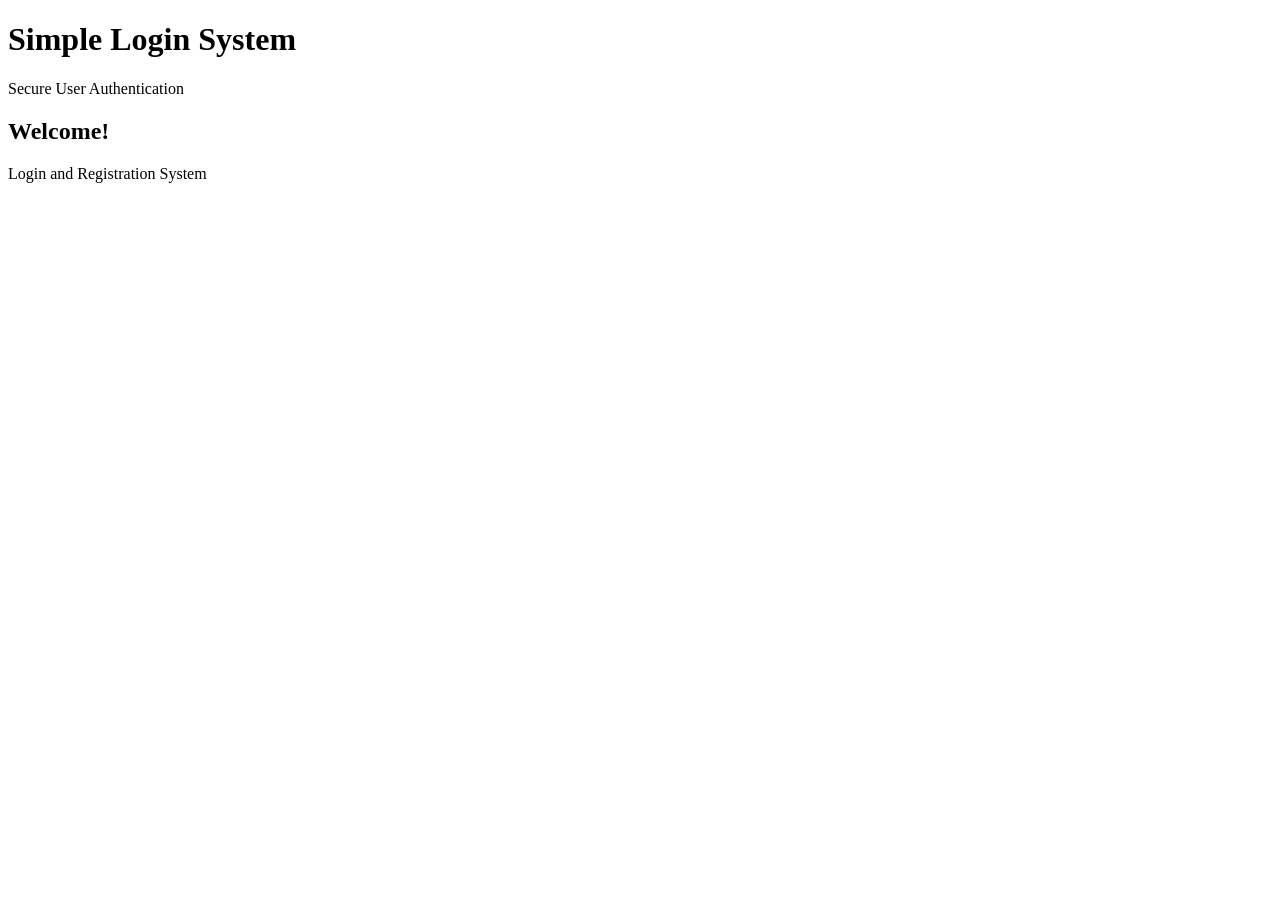
==== index.html @ f118e38b "Add initial HTML structure for login system" ====
<!DOCTYPE html>
<html lang="en">
<head>
    <meta charset="UTF-8">
    <meta name="viewport" content="width=device-width, initial-scale=1.0">
    <title>Simple Login System</title>
</head>
<body>
    <h1>Simple Login System</h1>
    <p>Secure User Authentication</p>
    <h2>Welcome!</h2>
    <p>Login and Registration System</p>
</body>
</html>
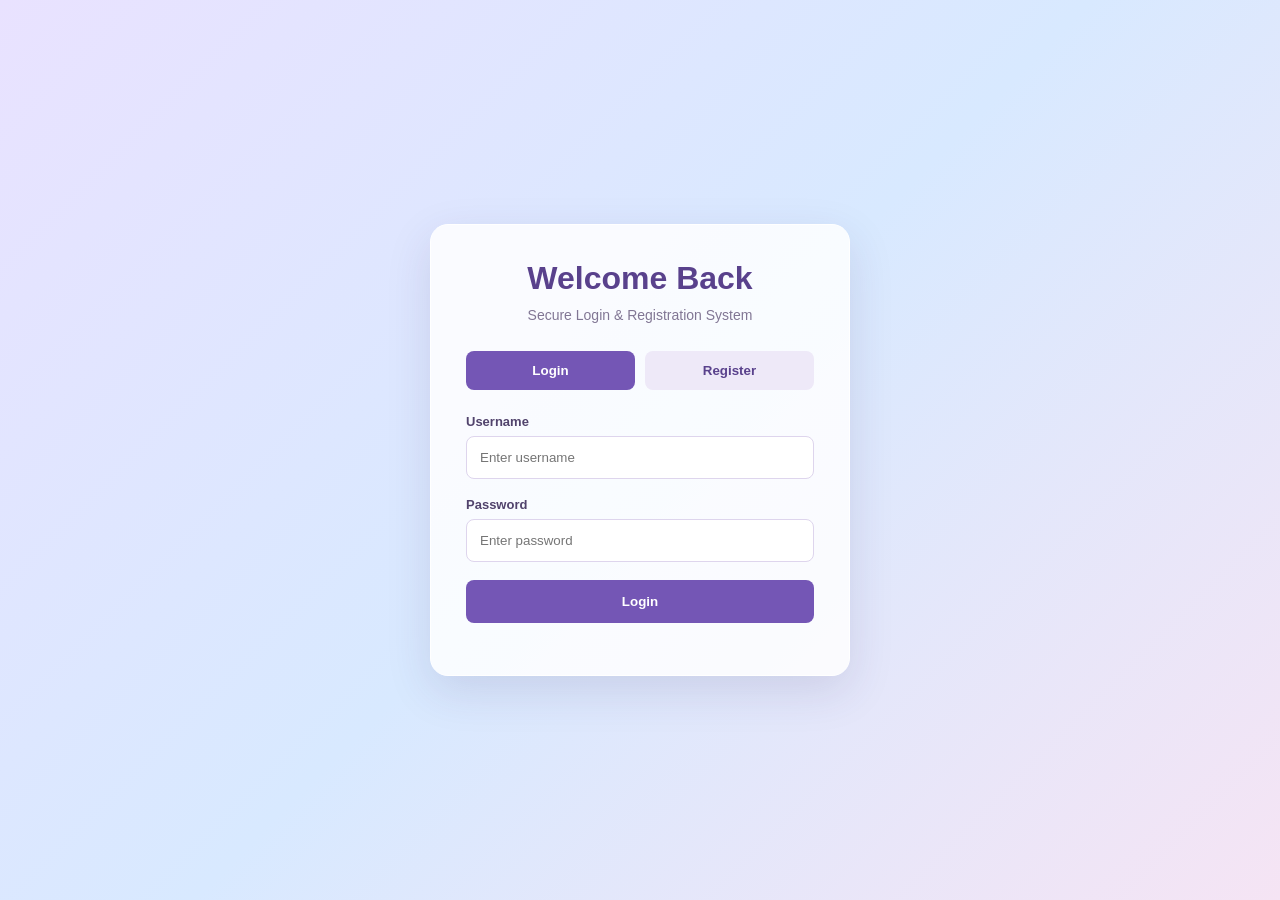
==== commit ce9cb35c: "Enhance login system with user interface elements" ====
--- a/index.html
+++ b/index.html
@@ -5,11 +5,42 @@
     <meta charset="UTF-8">
     <meta name="viewport" content="width=device-width, initial-scale=1.0">
     <title>Simple Login System</title>
+    <link rel="stylesheet" href="style.css">
 </head>
 <body>
-    <h1>Simple Login System</h1>
-    <p>Secure User Authentication</p>
-    <h2>Welcome!</h2>
-    <p>Login and Registration System</p>
+
+<div class="container">
+    <h1>Welcome Back</h1>
+    <p class="subtitle">Secure Login & Registration System</p>
+
+    <div class="tabs">
+        <button id="loginTab" class="active" type="button">Login</button>
+        <button id="registerTab" type="button">Register</button>
+    </div>
+
+    <form id="loginForm">
+        <label>Username</label>
+        <input type="text" id="loginUsername" placeholder="Enter username" required>
+
+        <label>Password</label>
+        <input type="password" id="loginPassword" placeholder="Enter password" required>
+
+        <button class="submit-btn" type="submit">Login</button>
+    </form>
+
+    <form id="registerForm" class="hidden">
+        <label>Username</label>
+        <input type="text" id="registerUsername" placeholder="Create username" required>
+
+        <label>Password</label>
+        <input type="password" id="registerPassword" placeholder="Create password" required>
+
+        <button class="submit-btn" type="submit">Create Account</button>
+    </form>
+
+    <p id="message"></p>
+</div>
+
+<script src="script.js"></script>
 </body>
 </html>
--- a/style.css
+++ b/style.css
@@ -0,0 +1,120 @@
+
+* {
+    margin: 0;
+    padding: 0;
+    box-sizing: border-box;
+}
+
+body {
+    min-height: 100vh;
+    display: flex;
+    justify-content: center;
+    align-items: center;
+    padding: 20px;
+    font-family: Arial, sans-serif;
+    background: linear-gradient(135deg, #e9e2ff, #d8e9ff, #f5e4f4);
+    color: #29233d;
+}
+
+.container {
+    width: 100%;
+    max-width: 420px;
+    padding: 35px;
+    border-radius: 18px;
+    background: rgba(255, 255, 255, 0.85);
+    box-shadow: 0 15px 45px rgba(65, 48, 100, 0.13);
+    border: 1px solid white;
+}
+
+h1 {
+    text-align: center;
+    margin-bottom: 10px;
+    color: #59418c;
+}
+
+.subtitle {
+    text-align: center;
+    color: #817694;
+    font-size: 14px;
+    margin-bottom: 28px;
+}
+
+.tabs {
+    display: flex;
+    gap: 10px;
+    margin-bottom: 24px;
+}
+
+.tabs button {
+    width: 50%;
+    padding: 12px;
+    border: none;
+    border-radius: 8px;
+    background: #eee9f8;
+    color: #59418c;
+    font-weight: bold;
+    cursor: pointer;
+}
+
+.tabs button.active {
+    background: #7456b5;
+    color: white;
+}
+
+label {
+    display: block;
+    margin-bottom: 7px;
+    font-size: 13px;
+    font-weight: bold;
+    color: #51436c;
+}
+
+input {
+    width: 100%;
+    padding: 13px;
+    margin-bottom: 18px;
+    border: 1px solid #ded5ed;
+    border-radius: 8px;
+    outline: none;
+    background: #fff;
+    color: #29233d;
+}
+
+input:focus {
+    border-color: #8061bd;
+    box-shadow: 0 0 0 3px rgba(128, 97, 189, 0.12);
+}
+
+.submit-btn {
+    width: 100%;
+    padding: 14px;
+    border: none;
+    border-radius: 8px;
+    background: #7456b5;
+    color: white;
+    font-weight: bold;
+    cursor: pointer;
+    transition: 0.2s;
+}
+
+.submit-btn:hover {
+    background: #5d419b;
+    transform: translateY(-2px);
+}
+
+#message {
+    margin-top: 17px;
+    text-align: center;
+    font-size: 14px;
+    font-weight: bold;
+}
+
+.hidden {
+    display: none;
+}
+
+@media (max-width: 480px) {
+    .container {
+        padding: 25px 20px;
+    }
+}
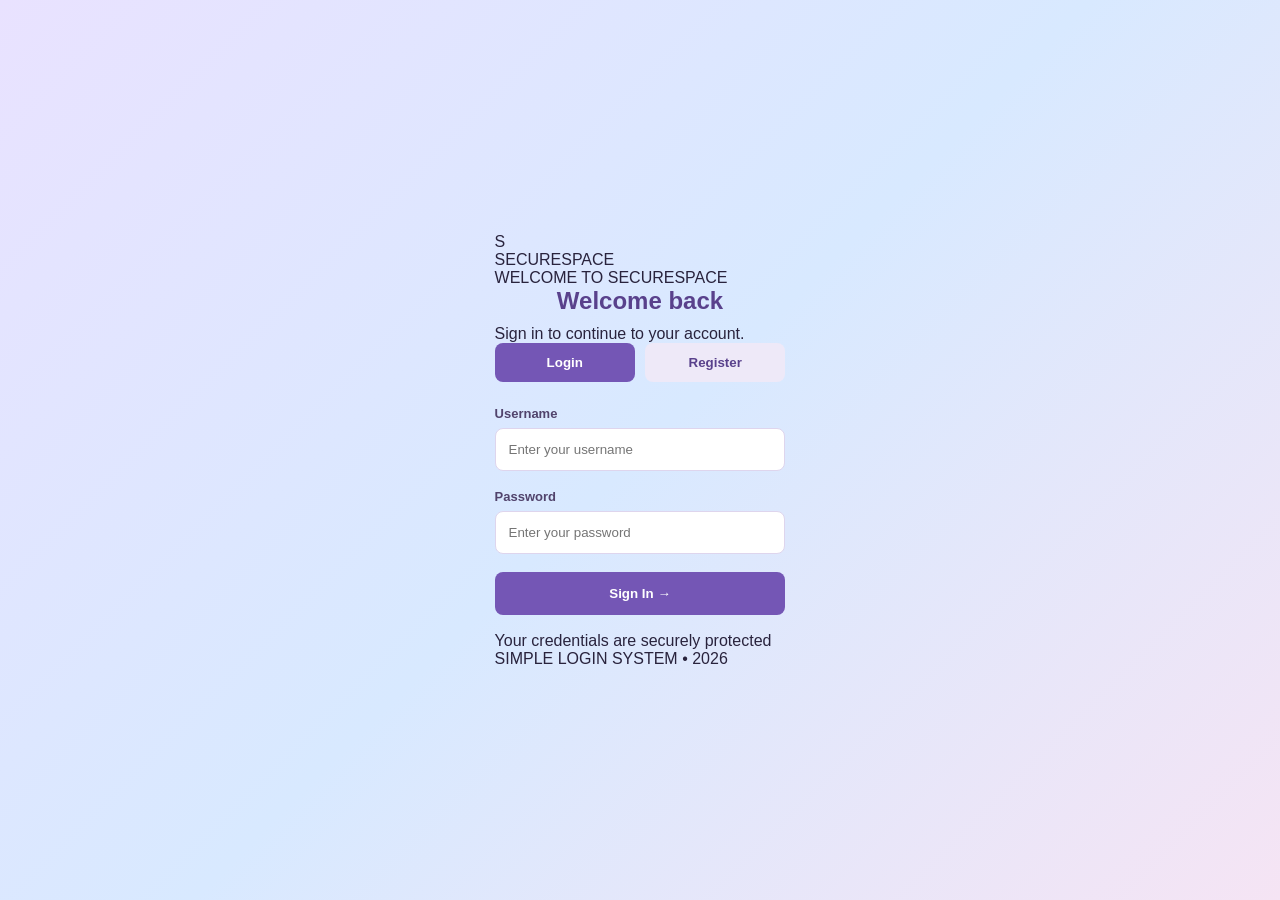
==== commit 09a12c01: "Refactor HTML structure for login system" ====
--- a/index.html
+++ b/index.html
@@ -4,43 +4,96 @@
 <head>
     <meta charset="UTF-8">
     <meta name="viewport" content="width=device-width, initial-scale=1.0">
+    <meta name="theme-color" content="#e8e8ed">
     <title>Simple Login System</title>
     <link rel="stylesheet" href="style.css">
 </head>
 <body>
 
-<div class="container">
-    <h1>Welcome Back</h1>
-    <p class="subtitle">Secure Login & Registration System</p>
+    <main class="page">
+        <section class="login-card">
+            <div class="brand">
+                <div class="brand-icon">S</div>
+                <span>SECURESPACE</span>
+            </div>
 
-    <div class="tabs">
-        <button id="loginTab" class="active" type="button">Login</button>
-        <button id="registerTab" type="button">Register</button>
-    </div>
+            <div class="heading">
+                <p class="eyebrow">WELCOME TO SECURESPACE</p>
+                <h1 id="formTitle">Welcome back</h1>
+                <p id="formSubtitle">Sign in to continue to your account.</p>
+            </div>
 
-    <form id="loginForm">
-        <label>Username</label>
-        <input type="text" id="loginUsername" placeholder="Enter username" required>
+            <div class="tabs">
+                <button type="button" id="loginTab" class="tab active">
+                    Login
+                </button>
+                <button type="button" id="registerTab" class="tab">
+                    Register
+                </button>
+            </div>
 
-        <label>Password</label>
-        <input type="password" id="loginPassword" placeholder="Enter password" required>
+            <form id="loginForm">
+                <label for="loginUsername">Username</label>
+                <input
+                    type="text"
+                    id="loginUsername"
+                    placeholder="Enter your username"
+                    autocomplete="username"
+                    required
+                >
 
-        <button class="submit-btn" type="submit">Login</button>
-    </form>
+                <label for="loginPassword">Password</label>
+                <input
+                    type="password"
+                    id="loginPassword"
+                    placeholder="Enter your password"
+                    autocomplete="current-password"
+                    required
+                >
 
-    <form id="registerForm" class="hidden">
-        <label>Username</label>
-        <input type="text" id="registerUsername" placeholder="Create username" required>
+                <button type="submit" class="submit-btn" id="loginButton">
+                    Sign In <span>→</span>
+                </button>
+            </form>
 
-        <label>Password</label>
-        <input type="password" id="registerPassword" placeholder="Create password" required>
+            <form id="registerForm" class="hidden">
+                <label for="registerUsername">Username</label>
+                <input
+                    type="text"
+                    id="registerUsername"
+                    placeholder="Create a username"
+                    autocomplete="username"
+                    minlength="3"
+                    maxlength="30"
+                    required
+                >
 
-        <button class="submit-btn" type="submit">Create Account</button>
-    </form>
+                <label for="registerPassword">Password</label>
+                <input
+                    type="password"
+                    id="registerPassword"
+                    placeholder="Create a password (min. 6 characters)"
+                    autocomplete="new-password"
+                    minlength="6"
+                    required
+                >
 
-    <p id="message"></p>
-</div>
+                <button type="submit" class="submit-btn" id="registerButton">
+                    Create Account <span>→</span>
+                </button>
+            </form>
 
-<script src="script.js"></script>
+            <p id="message" role="status" aria-live="polite"></p>
+
+            <div class="card-footer">
+                <span class="secure-dot"></span>
+                Your credentials are securely protected
+            </div>
+        </section>
+
+        <p class="page-footer">SIMPLE LOGIN SYSTEM <span>•</span> 2026</p>
+    </main>
+
+    <script src="script.js"></script>
 </body>
 </html>
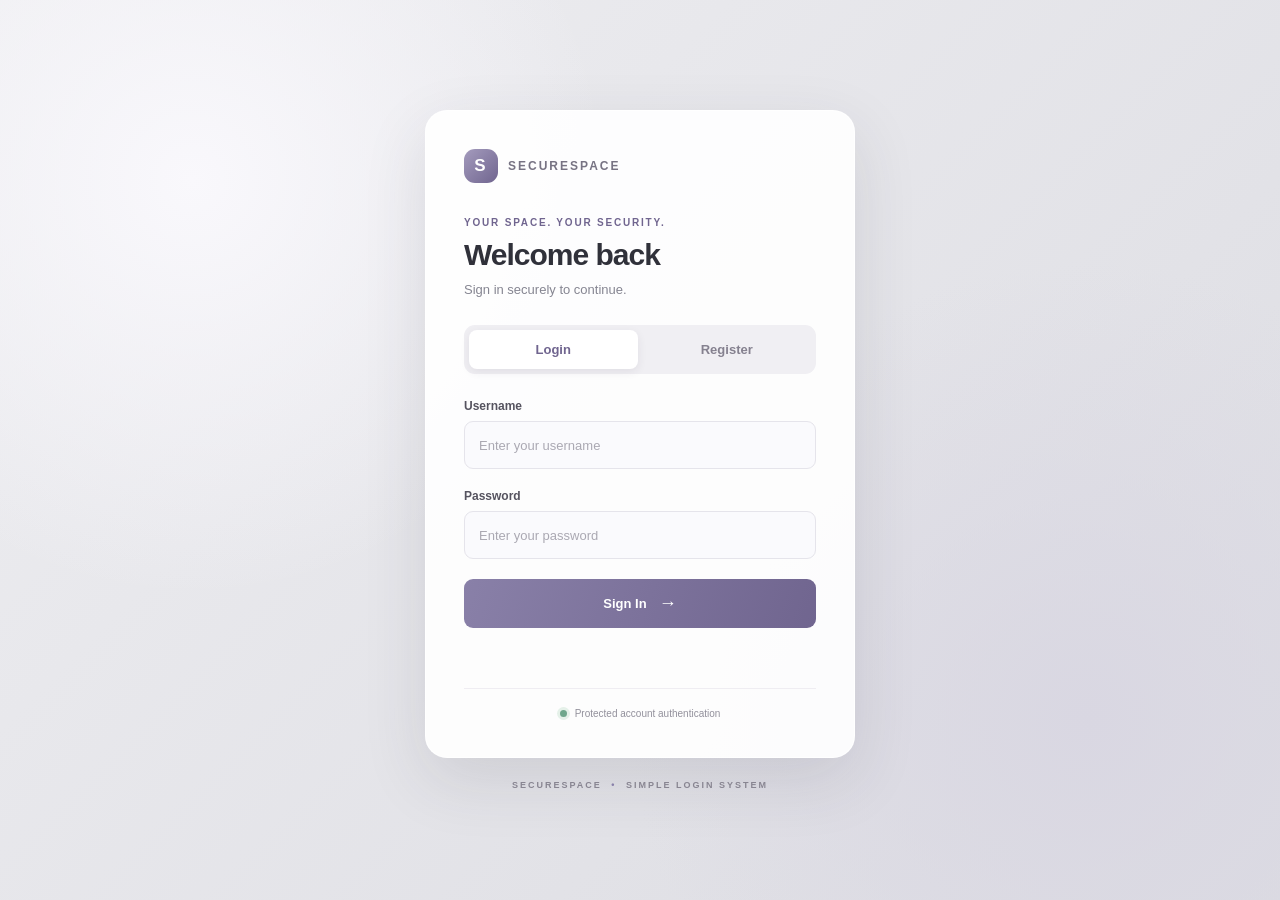
==== commit b3cda7c0: "Update index.html for branding and security enhancements" ====
--- a/index.html
+++ b/index.html
@@ -4,11 +4,16 @@
 <head>
     <meta charset="UTF-8">
     <meta name="viewport" content="width=device-width, initial-scale=1.0">
-    <meta name="theme-color" content="#e8e8ed">
-    <title>Simple Login System</title>
+    <meta name="theme-color" content="#dedee5">
+    <title>SecureSpace | Authentication</title>
     <link rel="stylesheet" href="style.css">
 </head>
 <body>
+    <div class="ambient ambient-one"></div>
+    <div class="ambient ambient-two"></div>
+    <div class="ambient ambient-three"></div>
+    <div class="orbit orbit-one"></div>
+    <div class="orbit orbit-two"></div>
 
     <main class="page">
         <section class="login-card">
@@ -18,38 +23,26 @@
             </div>
 
             <div class="heading">
-                <p class="eyebrow">WELCOME TO SECURESPACE</p>
+                <p class="eyebrow">YOUR SPACE. YOUR SECURITY.</p>
                 <h1 id="formTitle">Welcome back</h1>
-                <p id="formSubtitle">Sign in to continue to your account.</p>
+                <p id="formSubtitle">Sign in securely to continue.</p>
             </div>
 
             <div class="tabs">
-                <button type="button" id="loginTab" class="tab active">
-                    Login
-                </button>
-                <button type="button" id="registerTab" class="tab">
-                    Register
-                </button>
+                <button type="button" id="loginTab" class="tab active">Login</button>
+                <button type="button" id="registerTab" class="tab">Register</button>
             </div>
 
             <form id="loginForm">
                 <label for="loginUsername">Username</label>
-                <input
-                    type="text"
-                    id="loginUsername"
-                    placeholder="Enter your username"
-                    autocomplete="username"
-                    required
-                >
+                <input type="text" id="loginUsername"
+                       placeholder="Enter your username"
+                       autocomplete="username" required>
 
                 <label for="loginPassword">Password</label>
-                <input
-                    type="password"
-                    id="loginPassword"
-                    placeholder="Enter your password"
-                    autocomplete="current-password"
-                    required
-                >
+                <input type="password" id="loginPassword"
+                       placeholder="Enter your password"
+                       autocomplete="current-password" required>
 
                 <button type="submit" class="submit-btn" id="loginButton">
                     Sign In <span>→</span>
@@ -58,27 +51,40 @@
 
             <form id="registerForm" class="hidden">
                 <label for="registerUsername">Username</label>
-                <input
-                    type="text"
-                    id="registerUsername"
-                    placeholder="Create a username"
-                    autocomplete="username"
-                    minlength="3"
-                    maxlength="30"
-                    required
-                >
+                <input type="text" id="registerUsername"
+                       placeholder="Create a username"
+                       minlength="3" maxlength="30"
+                       autocomplete="username" required>
 
-                <label for="registerPassword">Password</label>
-                <input
-                    type="password"
-                    id="registerPassword"
-                    placeholder="Create a password (min. 6 characters)"
-                    autocomplete="new-password"
-                    minlength="6"
-                    required
-                >
+                <label for="registerPassword">Create Password</label>
+                <div class="password-wrap">
+                    <input type="password" id="registerPassword"
+                           placeholder="Create a strong password"
+                           autocomplete="new-password" required>
+                    <button type="button" id="togglePassword" class="eye-btn"
+                            aria-label="Show password">Show</button>
+                </div>
 
-                <button type="submit" class="submit-btn" id="registerButton">
+                <div class="strength-area">
+                    <div class="strength-track">
+                        <div id="strengthBar"></div>
+                    </div>
+                    <p id="strengthLabel">Password strength: Not entered</p>
+                    <ul id="passwordRules">
+                        <li data-rule="length">At least 10 characters</li>
+                        <li data-rule="upper">One uppercase letter</li>
+                        <li data-rule="lower">One lowercase letter</li>
+                        <li data-rule="number">One number</li>
+                        <li data-rule="special">One special character</li>
+                        <li data-rule="sequence">Avoid common sequences</li>
+                    </ul>
+                </div>
+
+                <button type="button" id="suggestPassword" class="suggest-btn">
+                    ✦ Suggest a strong password
+                </button>
+
+                <button type="submit" class="submit-btn" id="registerButton" disabled>
                     Create Account <span>→</span>
                 </button>
             </form>
@@ -87,11 +93,11 @@
 
             <div class="card-footer">
                 <span class="secure-dot"></span>
-                Your credentials are securely protected
+                Protected account authentication
             </div>
         </section>
 
-        <p class="page-footer">SIMPLE LOGIN SYSTEM <span>•</span> 2026</p>
+        <p class="page-footer">SECURESPACE <span>•</span> SIMPLE LOGIN SYSTEM</p>
     </main>
 
     <script src="script.js"></script>
--- a/style.css
+++ b/style.css
@@ -5,116 +5,259 @@
     box-sizing: border-box;
 }
 
+:root {
+    --ash: #e8e8ed;
+    --white: #ffffff;
+    --text: #30313a;
+    --muted: #858591;
+    --lavender: #8980aa;
+    --lavender-dark: #70658f;
+    --border: #e5e4eb;
+}
+
 body {
     min-height: 100vh;
-    display: flex;
+    font-family: "Segoe UI", Arial, sans-serif;
+    color: var(--text);
+    background:
+        radial-gradient(circle at 15% 20%, #f9f8fc 0, transparent 32%),
+        radial-gradient(circle at 85% 80%, #d9d7e2 0, transparent 35%),
+        linear-gradient(135deg, #eeeeF1, #dcdce2);
+}
+
+.page {
+    min-height: 100vh;
+    display: flex;
+    flex-direction: column;
+    align-items: center;
     justify-content: center;
-    align-items: center;
-    padding: 20px;
-    font-family: Arial, sans-serif;
-    background: linear-gradient(135deg, #e9e2ff, #d8e9ff, #f5e4f4);
-    color: #29233d;
-}
-
-.container {
+    padding: 30px 18px;
+}
+
+.login-card {
     width: 100%;
-    max-width: 420px;
-    padding: 35px;
-    border-radius: 18px;
-    background: rgba(255, 255, 255, 0.85);
-    box-shadow: 0 15px 45px rgba(65, 48, 100, 0.13);
-    border: 1px solid white;
-}
-
-h1 {
-    text-align: center;
+    max-width: 430px;
+    padding: 38px;
+    background: rgba(255, 255, 255, 0.91);
+    border: 1px solid rgba(255, 255, 255, 0.9);
+    border-radius: 22px;
+    box-shadow: 0 22px 65px rgba(52, 49, 69, 0.12);
+    animation: appear 0.6s ease;
+}
+
+@keyframes appear {
+    from {
+        opacity: 0;
+        transform: translateY(18px);
+    }
+    to {
+        opacity: 1;
+        transform: translateY(0);
+    }
+}
+
+.brand {
+    display: flex;
+    align-items: center;
+    gap: 10px;
+    font-size: 12px;
+    font-weight: 800;
+    letter-spacing: 2px;
+    color: #777383;
+}
+
+.brand-icon {
+    width: 34px;
+    height: 34px;
+    display: grid;
+    place-items: center;
+    border-radius: 11px;
+    color: white;
+    font-size: 17px;
+    background: linear-gradient(135deg, #a49bbd, #70658f);
+}
+
+.heading {
+    margin-top: 34px;
+    margin-bottom: 25px;
+}
+
+.eyebrow {
+    color: var(--lavender-dark);
+    font-size: 10px;
+    font-weight: 800;
+    letter-spacing: 1.8px;
     margin-bottom: 10px;
-    color: #59418c;
-}
-
-.subtitle {
-    text-align: center;
-    color: #817694;
-    font-size: 14px;
-    margin-bottom: 28px;
+}
+
+.heading h1 {
+    font-size: 30px;
+    letter-spacing: -1px;
+    margin-bottom: 8px;
+}
+
+.heading > p:last-child {
+    color: var(--muted);
+    font-size: 13px;
+    line-height: 1.6;
 }
 
 .tabs {
     display: flex;
-    gap: 10px;
-    margin-bottom: 24px;
-}
-
-.tabs button {
-    width: 50%;
+    padding: 5px;
+    gap: 5px;
+    border-radius: 11px;
+    background: #f0eff3;
+    margin-bottom: 25px;
+}
+
+.tab {
+    flex: 1;
     padding: 12px;
     border: none;
     border-radius: 8px;
-    background: #eee9f8;
-    color: #59418c;
-    font-weight: bold;
+    background: transparent;
+    color: #85818f;
+    font-size: 13px;
+    font-weight: 700;
     cursor: pointer;
-}
-
-.tabs button.active {
-    background: #7456b5;
-    color: white;
-}
-
-label {
+    transition: 0.25s;
+}
+
+.tab.active {
+    background: white;
+    color: var(--lavender-dark);
+    box-shadow: 0 3px 10px rgba(45, 40, 60, 0.08);
+}
+
+form label {
     display: block;
-    margin-bottom: 7px;
-    font-size: 13px;
-    font-weight: bold;
-    color: #51436c;
-}
-
-input {
+    margin-bottom: 8px;
+    color: #55535f;
+    font-size: 12px;
+    font-weight: 700;
+}
+
+form input {
     width: 100%;
-    padding: 13px;
-    margin-bottom: 18px;
-    border: 1px solid #ded5ed;
-    border-radius: 8px;
+    height: 48px;
+    padding: 0 14px;
+    margin-bottom: 20px;
+    border: 1px solid var(--border);
+    border-radius: 9px;
     outline: none;
-    background: #fff;
-    color: #29233d;
-}
-
-input:focus {
-    border-color: #8061bd;
-    box-shadow: 0 0 0 3px rgba(128, 97, 189, 0.12);
+    background: #fafafd;
+    color: var(--text);
+    font-size: 13px;
+    transition: 0.25s;
+}
+
+form input::placeholder {
+    color: #aaa8b2;
+}
+
+form input:focus {
+    border-color: #9990b7;
+    background: white;
+    box-shadow: 0 0 0 3px rgba(137, 128, 170, 0.12);
 }
 
 .submit-btn {
     width: 100%;
-    padding: 14px;
+    height: 49px;
+    display: flex;
+    justify-content: center;
+    align-items: center;
+    gap: 12px;
     border: none;
-    border-radius: 8px;
-    background: #7456b5;
+    border-radius: 9px;
+    background: linear-gradient(110deg, #8980a8, #70658f);
     color: white;
-    font-weight: bold;
+    font-size: 13px;
+    font-weight: 700;
     cursor: pointer;
-    transition: 0.2s;
+    transition: 0.25s;
 }
 
 .submit-btn:hover {
-    background: #5d419b;
     transform: translateY(-2px);
+    box-shadow: 0 8px 18px rgba(112, 101, 143, 0.25);
+}
+
+.submit-btn:disabled {
+    opacity: 0.65;
+    cursor: wait;
+    transform: none;
+}
+
+.submit-btn span {
+    font-size: 18px;
 }
 
 #message {
-    margin-top: 17px;
+    min-height: 20px;
+    margin-top: 16px;
     text-align: center;
-    font-size: 14px;
-    font-weight: bold;
+    font-size: 12px;
+    font-weight: 700;
+}
+
+#message.success {
+    color: #27845e;
+}
+
+#message.error {
+    color: #c05260;
+}
+
+#message.info {
+    color: var(--lavender-dark);
 }
 
 .hidden {
     display: none;
 }
 
+.card-footer {
+    display: flex;
+    align-items: center;
+    justify-content: center;
+    gap: 8px;
+    margin-top: 24px;
+    padding-top: 19px;
+    border-top: 1px solid #efedf2;
+    color: #92909b;
+    font-size: 10px;
+}
+
+.secure-dot {
+    width: 7px;
+    height: 7px;
+    border-radius: 50%;
+    background: #70a78c;
+    box-shadow: 0 0 0 3px #e5f1e9;
+}
+
+.page-footer {
+    margin-top: 22px;
+    color: #888591;
+    font-size: 9px;
+    letter-spacing: 2px;
+    font-weight: 700;
+}
+
+.page-footer span {
+    padding: 0 5px;
+    color: var(--lavender);
+}
+
 @media (max-width: 480px) {
-    .container {
-        padding: 25px 20px;
-    }
-}
+    .login-card {
+        padding: 28px 22px;
+        border-radius: 18px;
+    }
+
+    .heading h1 {
+        font-size: 26px;
+    }
+}
